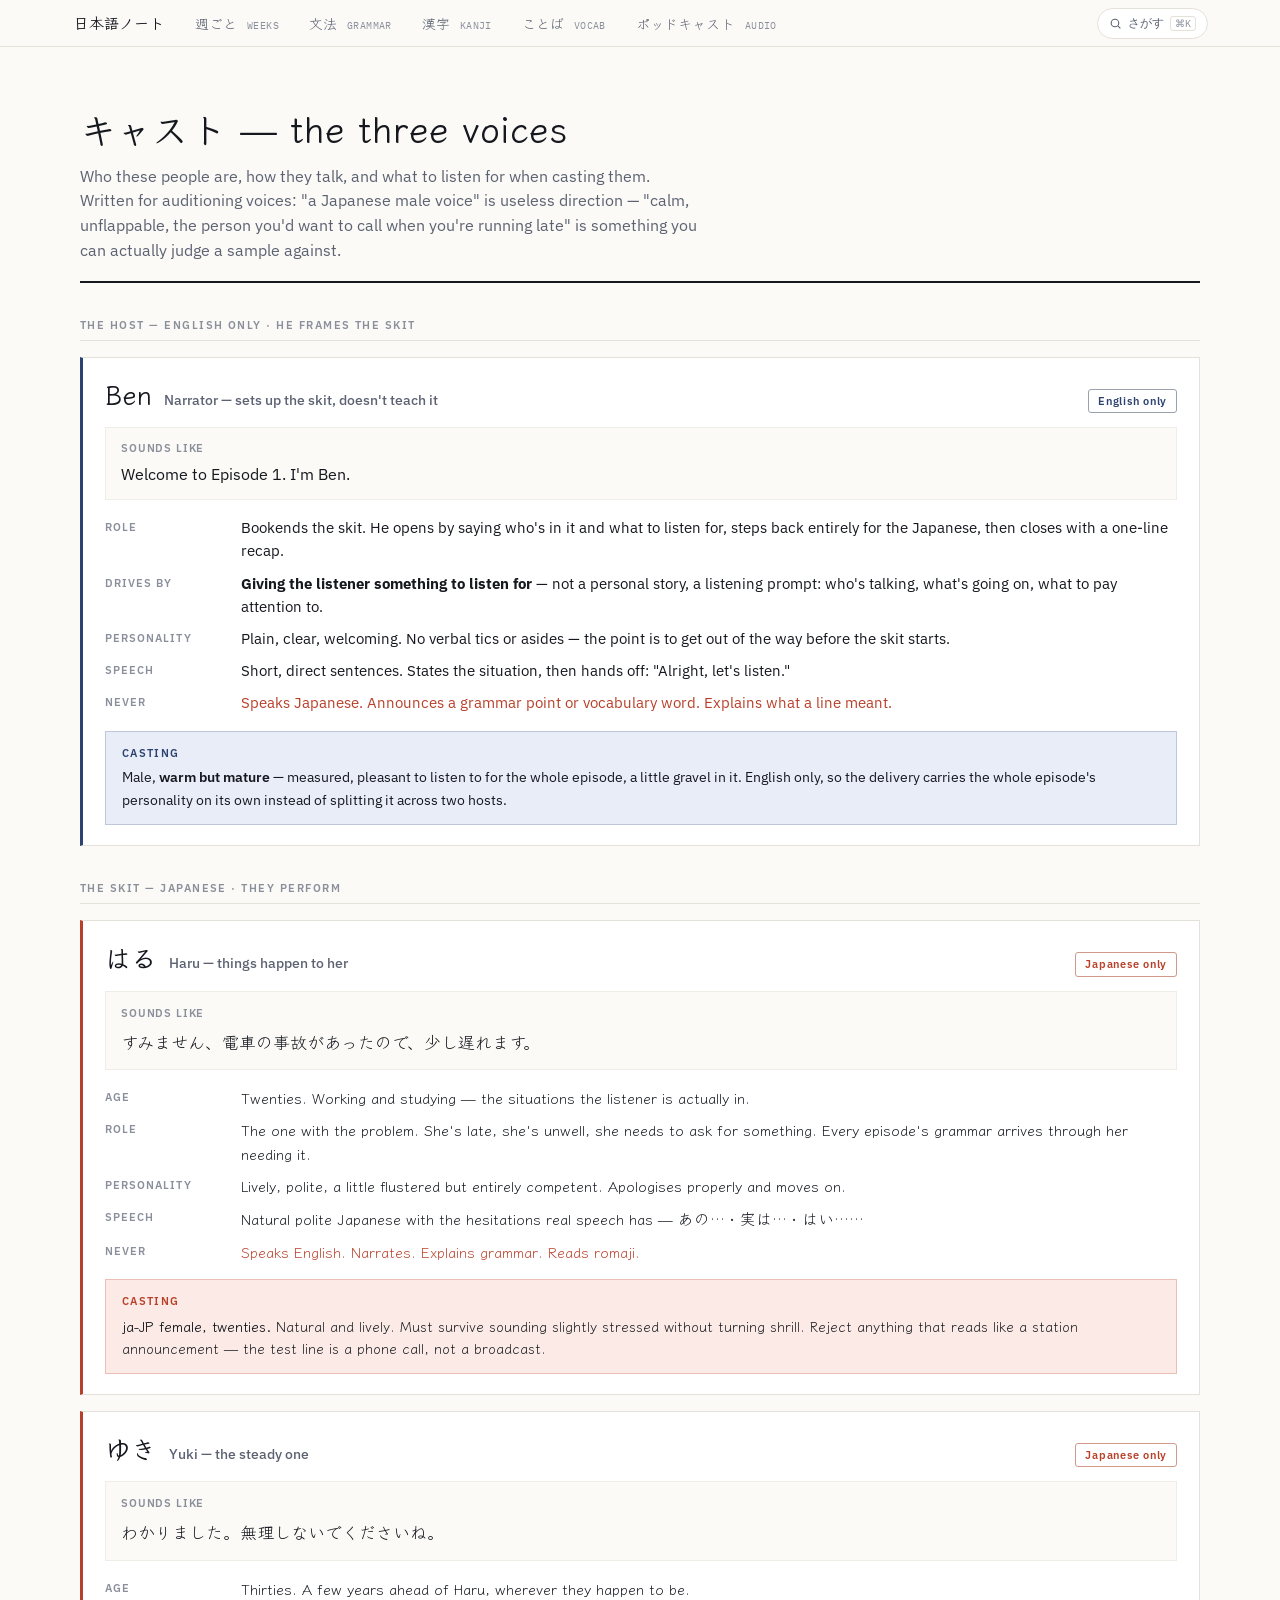
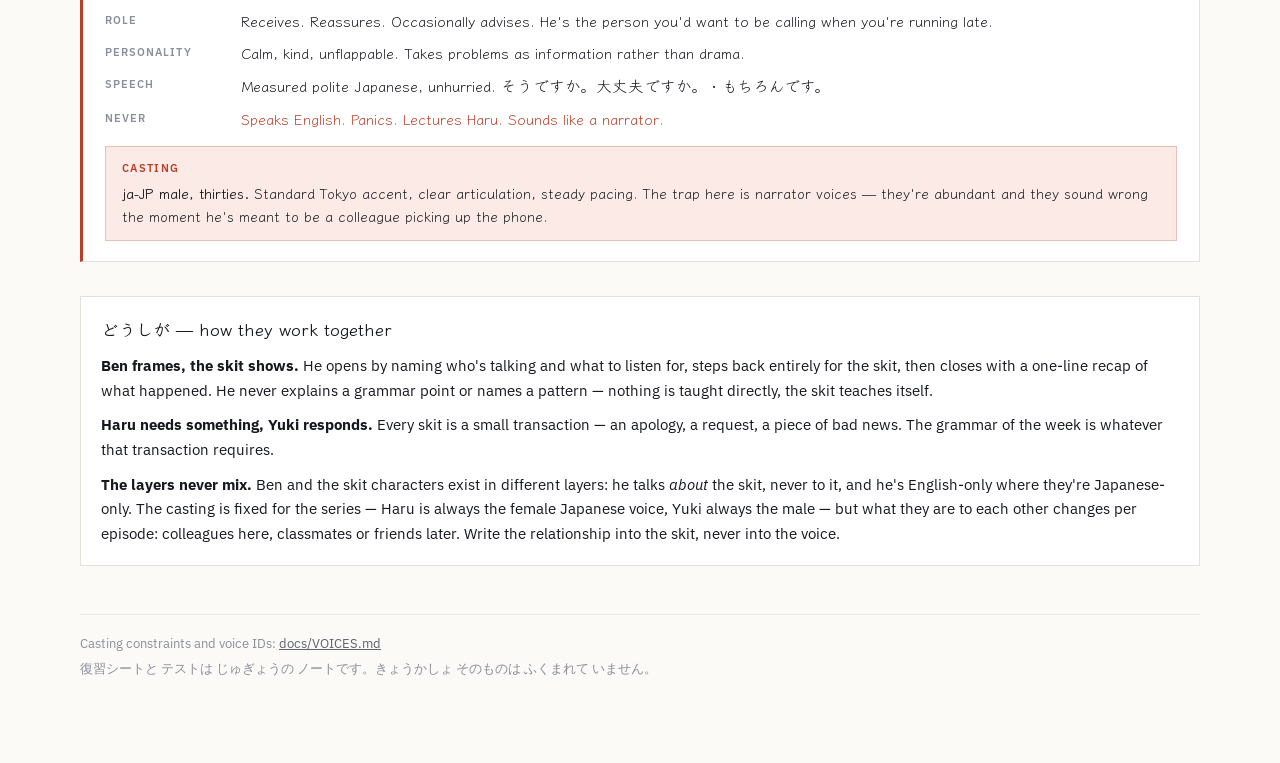
==== cast.html @ 10f0f6f9 "Publish site output" ====
<!doctype html>
<html lang="en">
<head>
<meta charset="utf-8">
<meta name="viewport" content="width=device-width, initial-scale=1">
<title>キャスト — 日本語ノート</title>
<meta name="description" content="The three voices of にほんごノート — who they are, how they speak, and what to listen for when casting them.">
<link rel="stylesheet" href="https://fonts.googleapis.com/css2?family=Klee+One:wght@400;600&family=IBM+Plex+Sans:wght@400;500;600&family=IBM+Plex+Mono:wght@400;500&display=swap">
<link rel="stylesheet" href="assets/site.css">
<style>
.intro{max-width:64ch}
.pair{font-family:var(--en);font-size:10.5px;font-weight:600;letter-spacing:.14em;
  text-transform:uppercase;color:var(--faint);margin:34px 0 0;padding-bottom:6px;
  border-bottom:1px solid var(--line)}

.card{border:1px solid var(--line);background:var(--surface);margin:16px 0 0;
  border-left:3px solid var(--indigo);padding:20px 22px}
.card.ja{border-left-color:var(--vermilion)}

.hdr{display:flex;align-items:baseline;gap:12px;flex-wrap:wrap}
.hdr .nm{font-family:var(--ja);font-size:26px;font-weight:600;line-height:1.2}
.hdr .rl{font-family:var(--en);font-size:13.5px;color:var(--muted);font-weight:500}
.hdr .tag{margin-left:auto;font-family:var(--en);font-size:10.5px;font-weight:600;
  letter-spacing:.07em;padding:3px 9px;border-radius:3px;white-space:nowrap;
  border:1px solid color-mix(in srgb,var(--indigo) 40%,var(--line));color:var(--indigo)}
.card.ja .hdr .tag{border-color:color-mix(in srgb,var(--vermilion) 45%,var(--line));color:var(--vermilion)}

.line{font-family:var(--ja);font-size:17px;line-height:1.8;margin:14px 0 0;
  padding:12px 15px;background:var(--paper);border:1px solid var(--line-soft)}
.line .who{font-family:var(--en);font-size:10.5px;font-weight:600;letter-spacing:.08em;
  text-transform:uppercase;color:var(--faint);display:block;margin-bottom:4px}
.card.en .line{font-family:var(--en);font-size:15.5px;line-height:1.65}

.rows{display:grid;grid-template-columns:118px 1fr;gap:9px 18px;margin:16px 0 0;font-size:14.5px}
.rows dt{font-family:var(--en);font-size:10.5px;font-weight:600;letter-spacing:.1em;
  text-transform:uppercase;color:var(--faint);padding-top:3px}
.rows dd{margin:0;line-height:1.6}
.rows dd .ja{font-family:var(--ja);font-size:15.5px}
.never{color:var(--vermilion)}

.cast-note{margin:16px 0 0;padding:13px 16px;background:var(--indigo-soft);
  border:1px solid color-mix(in srgb,var(--indigo) 22%,transparent);font-size:14px}
.card.ja .cast-note{background:var(--vermilion-soft);
  border-color:color-mix(in srgb,var(--vermilion) 25%,transparent)}
.cast-note .lbl{font-family:var(--en);font-size:10.5px;font-weight:600;letter-spacing:.13em;
  text-transform:uppercase;color:var(--indigo);display:block;margin-bottom:5px}
.card.ja .cast-note .lbl{color:var(--vermilion)}
.cast-note b{font-weight:600}

.dyn{margin:34px 0 0;padding:18px 20px;border:1px solid var(--line);background:var(--surface)}
.dyn h2{font-family:var(--ja);font-size:17px;font-weight:600;margin:0 0 12px}
.dyn p{margin:0 0 10px;font-size:14.5px;line-height:1.7}
.dyn p:last-child{margin:0}

@media (max-width:640px){
  .card{padding:16px 15px}
  .hdr .nm{font-size:22px}
  .hdr .tag{margin-left:0}
  .rows{grid-template-columns:1fr;gap:2px 0}
  .rows dt{padding-top:10px}
}
</style>
</head>
<body>

<nav class="sitenav"><div class="sitenav-in">
  <a class="home" href="./">日本語ノート</a>
  <button class="hamburger" id="navToggle" aria-label="Menu" aria-expanded="false">
    <svg viewBox="0 0 24 24" fill="none" stroke="currentColor" stroke-width="2"><path d="M3 6h18M3 12h18M3 18h18"/></svg>
  </button>
  <div class="navlinks" id="navLinks">
    <button class="searchbtn searchbtn-menu" type="button">
      <svg viewBox="0 0 24 24" fill="none" stroke="currentColor" stroke-width="2"><circle cx="11" cy="11" r="7"/><path d="M21 21l-4.3-4.3"/></svg>
      <span class="lbl">さがす</span><kbd>⌘K</kbd>
    </button>
    <a class="nl" href="./">週ごと <small>WEEKS</small></a>
    <a class="nl" href="grammar.html">文法 <small>GRAMMAR</small></a>
    <a class="nl" href="kanji.html">漢字 <small>KANJI</small></a>
    <a class="nl" href="vocab.html">ことば <small>VOCAB</small></a>
    <a class="nl" href="2026-09-14/podcast.html">ポッドキャスト <small>AUDIO</small></a>
  </div>
  <button class="searchbtn searchbtn-top" type="button">
    <svg viewBox="0 0 24 24" fill="none" stroke="currentColor" stroke-width="2"><circle cx="11" cy="11" r="7"/><path d="M21 21l-4.3-4.3"/></svg>
    <span class="lbl">さがす</span><kbd>⌘K</kbd>
  </button>
</div></nav>

<div class="wrap">
  <div class="page-head">
    <h1>キャスト — the three voices</h1>
    <p class="sub intro">Who these people are, how they talk, and what to listen for when casting
      them. Written for auditioning voices: "a Japanese male voice" is useless direction —
      "calm, unflappable, the person you'd want to call when you're running late" is something
      you can actually judge a sample against.</p>
    <div class="rule"></div>
  </div>

  <p class="pair">The host — English only · he frames the skit</p>

  <article class="card en">
    <div class="hdr">
      <span class="nm">Ben</span>
      <span class="rl">Narrator — sets up the skit, doesn't teach it</span>
      <span class="tag">English only</span>
    </div>
    <div class="line"><span class="who">sounds like</span>Welcome to Episode 1. I'm Ben.</div>
    <dl class="rows">
      <dt>Role</dt><dd>Bookends the skit. He opens by saying who's in it and what to listen for, steps back entirely for the Japanese, then closes with a one-line recap.</dd>
      <dt>Drives by</dt><dd><b>Giving the listener something to listen for</b> — not a personal story, a listening prompt: who's talking, what's going on, what to pay attention to.</dd>
      <dt>Personality</dt><dd>Plain, clear, welcoming. No verbal tics or asides — the point is to get out of the way before the skit starts.</dd>
      <dt>Speech</dt><dd>Short, direct sentences. States the situation, then hands off: "Alright, let's listen."</dd>
      <dt class="never">Never</dt><dd class="never">Speaks Japanese. Announces a grammar point or vocabulary word. Explains what a line meant.</dd>
    </dl>
    <div class="cast-note">
      <span class="lbl">Casting</span>
      Male, <b>warm but mature</b> — measured, pleasant to listen to for the whole episode, a little
      gravel in it. English only, so the delivery carries the whole episode's personality on its own
      instead of splitting it across two hosts.
    </div>
  </article>

  <p class="pair">The skit — Japanese · they perform</p>

  <article class="card ja">
    <div class="hdr">
      <span class="nm">はる</span>
      <span class="rl">Haru — things happen to her</span>
      <span class="tag">Japanese only</span>
    </div>
    <div class="line"><span class="who">sounds like</span>すみません、電車の事故があったので、少し遅れます。</div>
    <dl class="rows">
      <dt>Age</dt><dd>Twenties. Working and studying — the situations the listener is actually in.</dd>
      <dt>Role</dt><dd>The one with the problem. She's late, she's unwell, she needs to ask for something. Every episode's grammar arrives through her needing it.</dd>
      <dt>Personality</dt><dd>Lively, polite, a little flustered but entirely competent. Apologises properly and moves on.</dd>
      <dt>Speech</dt><dd>Natural polite Japanese with the hesitations real speech has — <span class="ja">あの…</span> · <span class="ja">実は…</span> · <span class="ja">はい……</span></dd>
      <dt class="never">Never</dt><dd class="never">Speaks English. Narrates. Explains grammar. Reads romaji.</dd>
    </dl>
    <div class="cast-note">
      <span class="lbl">Casting</span>
      <b>ja-JP female, twenties.</b> Natural and lively. Must survive sounding slightly stressed
      without turning shrill. Reject anything that reads like a station announcement — the test
      line is a phone call, not a broadcast.
    </div>
  </article>

  <article class="card ja">
    <div class="hdr">
      <span class="nm">ゆき</span>
      <span class="rl">Yuki — the steady one</span>
      <span class="tag">Japanese only</span>
    </div>
    <div class="line"><span class="who">sounds like</span>わかりました。無理しないでくださいね。</div>
    <dl class="rows">
      <dt>Age</dt><dd>Thirties. A few years ahead of Haru, wherever they happen to be.</dd>
      <dt>Role</dt><dd>Receives. Reassures. Occasionally advises. He's the person you'd want to be calling when you're running late.</dd>
      <dt>Personality</dt><dd>Calm, kind, unflappable. Takes problems as information rather than drama.</dd>
      <dt>Speech</dt><dd>Measured polite Japanese, unhurried. <span class="ja">そうですか。大丈夫ですか。</span> · <span class="ja">もちろんです。</span></dd>
      <dt class="never">Never</dt><dd class="never">Speaks English. Panics. Lectures Haru. Sounds like a narrator.</dd>
    </dl>
    <div class="cast-note">
      <span class="lbl">Casting</span>
      <b>ja-JP male, thirties.</b> Standard Tokyo accent, clear articulation, steady pacing.
      The trap here is narrator voices — they're abundant and they sound wrong the moment
      he's meant to be a colleague picking up the phone.
    </div>
  </article>

  <div class="dyn">
    <h2>どうしが — how they work together</h2>
    <p><b>Ben frames, the skit shows.</b> He opens by naming who's talking and what to listen for,
      steps back entirely for the skit, then closes with a one-line recap of what happened. He
      never explains a grammar point or names a pattern — nothing is taught directly, the skit
      teaches itself.</p>
    <p><b>Haru needs something, Yuki responds.</b> Every skit is a small transaction — an apology,
      a request, a piece of bad news. The grammar of the week is whatever that transaction requires.</p>
    <p><b>The layers never mix.</b> Ben and the skit characters exist in different layers: he
      talks <em>about</em> the skit, never to it, and he's English-only where they're
      Japanese-only. The casting is fixed for the series — Haru is always the female Japanese
      voice, Yuki always the male — but what they are to each other changes per episode:
      colleagues here, classmates or friends later. Write the relationship into the skit, never
      into the voice.</p>
  </div>

  <footer class="site">
    <p>Casting constraints and voice IDs: <a href="https://github.com/Arcade0101/tcj-japanese/blob/main/docs/VOICES.md">docs/VOICES.md</a></p>
    <p>復習シートと テストは じゅぎょうの ノートです。きょうかしょ そのものは ふくまれて いません。</p>
  </footer>
</div>
<script src="assets/site.js"></script>
</body>
</html>
---- assets/site.css ----
/* 日本語ノート — shared tokens, site navigation and common components.
   Page-specific CSS stays inline in each page. */

:root{
  color-scheme:light dark;
  --paper:#FBFAF6; --surface:#FFFFFF; --ink:#15181E; --muted:#5C6272; --faint:#8A8F9C;
  --line:#E4E1D8; --line-soft:#EFEDE6;
  --indigo:#2C4370; --indigo-soft:#E8EDF7;
  --vermilion:#B8402A; --vermilion-soft:#FBEAE5;
  --good:#2C6B4F; --good-soft:#E6F2EB;
  --hl-y:#FFF08A; --hl-p:#FFCBDD; --hl-b:#BEDCF7;
  --ja:"Klee One","Hiragino Mincho ProN","Yu Mincho",serif;
  --en:"IBM Plex Sans","Helvetica Neue",Arial,sans-serif;
  --mono:"IBM Plex Mono","SF Mono",Menlo,monospace;
  --nav-h:46px;
  --wrap-w:940px;
}
@media (prefers-color-scheme:dark){
  :root:not([data-theme="light"]){
    --paper:#14161A; --surface:#1B1E24; --ink:#E9E7E1; --muted:#A0A6B4; --faint:#7A8090;
    --line:#2B2F38; --line-soft:#232730;
    --indigo:#93B3E8; --indigo-soft:#1C2635;
    --vermilion:#F0937B; --vermilion-soft:#2E1F1B;
    --good:#6FC79A; --good-soft:#17281F;
    --hl-y:rgba(255,224,90,.24); --hl-p:rgba(255,140,180,.24); --hl-b:rgba(130,190,255,.24);
  }
}
:root[data-theme="dark"]{
  --paper:#14161A; --surface:#1B1E24; --ink:#E9E7E1; --muted:#A0A6B4; --faint:#7A8090;
  --line:#2B2F38; --line-soft:#232730;
  --indigo:#93B3E8; --indigo-soft:#1C2635;
  --vermilion:#F0937B; --vermilion-soft:#2E1F1B;
  --good:#6FC79A; --good-soft:#17281F;
  --hl-y:rgba(255,224,90,.24); --hl-p:rgba(255,140,180,.24); --hl-b:rgba(130,190,255,.24);
}

/* Native cross-document view transitions — a page-to-page crossfade with
   zero JS, ignored outright by browsers that don't support it. */
@view-transition{navigation:auto}

*{box-sizing:border-box}
html{-webkit-text-size-adjust:100%}
body{margin:0;background:var(--paper);color:var(--ink);
     font-family:var(--en);font-size:16px;line-height:1.6;-webkit-font-smoothing:antialiased}
img{max-width:100%}
[hidden]{display:none!important}
.ja{font-family:var(--ja)}
.num{font-family:var(--mono);font-variant-numeric:tabular-nums}

/* ---------- site nav ---------- */
.sitenav{
  position:sticky;top:0;z-index:50;
  background:color-mix(in srgb,var(--paper) 92%,transparent);
  backdrop-filter:saturate(1.4) blur(10px);
  border-bottom:1px solid var(--line);
}
.sitenav-in{
  max-width:var(--wrap-w);margin:0 auto;min-height:var(--nav-h);
  display:flex;align-items:center;gap:4px;padding:0 12px;position:relative;
}
.sitenav .home{
  font-family:var(--ja);font-weight:600;font-size:15px;color:var(--ink);
  text-decoration:none;padding:6px 10px 6px 2px;margin-right:4px;white-space:nowrap;flex:none;
}
.sitenav .home:hover{color:var(--indigo)}
.navlinks{display:flex;align-items:center;gap:4px;flex:1;
  overflow-x:auto;scrollbar-width:none;-webkit-overflow-scrolling:touch;}
.navlinks::-webkit-scrollbar{display:none}
.sitenav a.nl{
  position:relative;font-family:var(--ja);font-size:14px;color:var(--muted);text-decoration:none;
  padding:7px 12px;border-radius:999px;white-space:nowrap;flex:none;
  border:1px solid transparent;transition:background .15s,color .15s,border-color .15s;
}
.sitenav a.nl small{font-family:var(--mono);font-size:10px;letter-spacing:.04em;margin-left:5px;color:var(--faint)}
.sitenav a.nl:hover{background:var(--indigo-soft);color:var(--ink)}
.sitenav a.nl[aria-current="page"]{background:var(--indigo);border-color:var(--indigo);color:var(--paper)}
.sitenav a.nl[aria-current="page"] small{color:color-mix(in srgb,var(--paper) 75%,transparent)}
.sitenav a:focus-visible{outline:2px solid var(--vermilion);outline-offset:2px}

.searchbtn{
  flex:none;display:flex;align-items:center;gap:6px;margin-left:auto;
  font-family:var(--mono);font-size:12px;color:var(--muted);
  border:1px solid var(--line);background:var(--surface);border-radius:999px;
  padding:6px 11px;cursor:pointer;transition:border-color .15s,color .15s;
}
.searchbtn:hover{border-color:var(--indigo);color:var(--ink)}
.searchbtn svg{width:13px;height:13px;flex:none}
.searchbtn kbd{font-family:var(--mono);font-size:10px;color:var(--faint);border:1px solid var(--line);
  border-radius:3px;padding:0 4px}

.searchbtn-menu{display:none}

.hamburger{
  display:none;flex:none;width:34px;height:34px;border:1px solid var(--line);background:var(--surface);
  border-radius:6px;cursor:pointer;align-items:center;justify-content:center;margin-left:6px;
}
.hamburger svg{width:16px;height:16px}

/* ---------- search modal ---------- */
.searchmodal{position:fixed;inset:0;z-index:100;background:color-mix(in srgb,var(--ink) 45%,transparent);
  display:flex;align-items:flex-start;justify-content:center;padding:12vh 16px 0}
.searchmodal-box{width:100%;max-width:560px;background:var(--surface);border:1px solid var(--line);
  box-shadow:0 20px 50px rgba(0,0,0,.2);max-height:70vh;display:flex;flex-direction:column}
.searchmodal-box input{
  font-family:var(--ja);font-size:17px;padding:16px 18px;border:0;border-bottom:1px solid var(--line);
  background:transparent;color:var(--ink);width:100%;outline:none;
}
.searchmodal-box input::placeholder{color:var(--faint)}
.searchresults{overflow-y:auto;padding:6px}
.searchresults a{display:flex;align-items:baseline;gap:10px;padding:10px 12px;text-decoration:none;
  color:var(--ink);border-radius:4px;transition:background .1s}
.searchresults a:hover,.searchresults a:focus-visible{background:var(--indigo-soft)}
.searchresults .r-label{font-family:var(--ja);font-size:15.5px}
.searchresults .r-sub{font-family:var(--en);font-size:12px;color:var(--muted);flex:1}
.searchresults .r-kind{font-family:var(--mono);font-size:9.5px;letter-spacing:.05em;text-transform:uppercase;
  color:var(--faint);border:1px solid var(--line);border-radius:3px;padding:1px 6px;flex:none}
.searchempty{padding:20px;text-align:center;color:var(--faint);font-size:13px;font-family:var(--en)}

/* ---------- page shell ---------- */
.wrap{max-width:var(--wrap-w);margin:0 auto;padding:0 20px 80px}
.page-head{padding:34px 0 0}
.page-head h1{font-family:var(--ja);font-size:30px;font-weight:600;margin:0;text-wrap:balance}
.page-head .sub{font-size:14.5px;color:var(--muted);margin:7px 0 0;max-width:62ch}
.page-head .rule{height:2px;background:var(--ink);margin:18px 0 0}

/* ---------- layout with a sticky rail (desktop only) ---------- */
.layout{display:grid;grid-template-columns:1fr;gap:0;max-width:var(--wrap-w);margin:0 auto}
.layout-main{min-width:0}
.rail{display:none}

/* ---------- filter bar ---------- */
.filters{display:flex;flex-wrap:wrap;gap:8px;align-items:center;margin:18px 0 0}
.filters input[type="search"]{
  font-family:var(--ja);font-size:15px;padding:9px 13px;min-width:0;flex:1 1 210px;
  border:1px solid var(--line);background:var(--surface);color:var(--ink);border-radius:0;
  transition:border-color .15s;
}
.filters input[type="search"]::placeholder{color:var(--faint)}
.filters input[type="search"]:focus-visible{outline:2px solid var(--indigo);outline-offset:-1px}
.chipset{display:flex;flex-wrap:wrap;gap:6px}
.chipset button{
  font-family:var(--mono);font-size:12.5px;padding:7px 13px;cursor:pointer;
  border:1px solid var(--line);background:var(--surface);color:var(--muted);border-radius:999px;
  transition:background .12s,color .12s,border-color .12s;min-height:36px;
}
.chipset button[aria-pressed="true"]{background:var(--indigo);border-color:var(--indigo);color:var(--paper)}
.chipset button:focus-visible{outline:2px solid var(--vermilion);outline-offset:2px}
.tally{font-family:var(--mono);font-size:12px;color:var(--faint);margin:10px 0 0}
.noresult{padding:26px 0;color:var(--faint);font-family:var(--ja);font-size:15px;text-align:center}

/* ---------- day badge ---------- */
.day{
  font-family:var(--mono);font-size:10px;font-weight:500;letter-spacing:.03em;
  padding:2px 7px;border-radius:3px;white-space:nowrap;
  border:1px solid color-mix(in srgb,var(--indigo) 40%,var(--line));color:var(--indigo);
}
.day.d14{border-color:color-mix(in srgb,var(--vermilion) 45%,var(--line));color:var(--vermilion)}

/* ---------- shared table ---------- */
.tw{overflow-x:auto;margin:14px 0 0;border:1px solid var(--line);background:var(--surface);
    -webkit-overflow-scrolling:touch}
.tw table{border-collapse:collapse;width:100%;min-width:460px;font-size:14.5px}
.tw th,.tw td{text-align:left;padding:10px 14px;border-bottom:1px solid var(--line-soft);vertical-align:top}
.tw thead th{font-family:var(--mono);font-size:10.5px;font-weight:600;letter-spacing:.11em;text-transform:uppercase;
             color:var(--faint);background:color-mix(in srgb,var(--ink) 4%,var(--surface));
             border-bottom:1px solid var(--line);position:sticky;top:0}
.tw tbody tr:last-child td{border-bottom:0}
.tw td.j{font-family:var(--ja);font-size:16px;line-height:1.8}
.gloss{font-family:var(--en);font-size:13px;color:var(--muted);line-height:1.5;margin-top:2px}

/* ---------- furigana ---------- */
rt{font-family:var(--ja);font-size:.5em;color:var(--muted);font-weight:400}
body.fg-off rt{display:none}
body.en-off .gloss{display:none}

footer.site{margin:48px 0 0;padding-top:18px;border-top:1px solid var(--line-soft);
            font-size:12.5px;color:var(--faint)}
footer.site p{margin:0 0 5px}
footer.site a{color:var(--muted)}

/* ---------- desktop: more room to breathe ---------- */
@media (min-width:1000px){
  :root{--wrap-w:1160px}
  body{font-size:16.5px}
  .page-head{padding-top:52px}
  .page-head h1{font-size:36px}
  .page-head .sub{font-size:15.5px}
  .layout{grid-template-columns:1fr 220px;gap:40px;align-items:start}
  .layout.has-rail .rail{
    display:block;position:sticky;top:calc(var(--nav-h) + 24px);padding-top:52px;
  }
  .rail-title{font-family:var(--mono);font-size:10.5px;letter-spacing:.1em;text-transform:uppercase;
    color:var(--faint);margin:0 0 10px}
  .rail a{display:block;font-family:var(--ja);font-size:14px;color:var(--muted);text-decoration:none;
    padding:7px 0;border-bottom:1px solid var(--line-soft);transition:color .15s}
  .rail a:hover{color:var(--indigo)}
  .rail a:focus-visible{outline:2px solid var(--vermilion);outline-offset:2px}
}

/* ---------- phone ---------- */
@media (max-width:640px){
  body{font-size:16.5px}
  .wrap{padding:0 15px 64px}
  .page-head{padding-top:24px}
  .page-head h1{font-size:24px}
  .sitenav-in{padding:0 10px;gap:3px}
  .sitenav .home{font-size:14px}
  .filters input[type="search"]{flex:1 1 100%;font-size:16px} /* 16px stops iOS zoom-on-focus */
  .chipset button{flex:1 1 auto;min-width:68px}
  .tw table{min-width:0}
  .tw th,.tw td{padding:9px 11px}

  .hamburger{display:flex;margin-left:auto}
  .navlinks{
    display:none;position:absolute;top:100%;left:0;right:0;
    flex-direction:column;align-items:stretch;overflow:visible;
    background:var(--surface);border-bottom:1px solid var(--line);
    box-shadow:0 12px 24px rgba(0,0,0,.08);padding:6px;gap:2px;
  }
  .navlinks.open{display:flex}
  .sitenav a.nl{padding:11px 12px;border-radius:6px}
  .sitenav a.nl[aria-current="page"]{background:var(--indigo-soft);color:var(--indigo)}
  .sitenav a.nl[aria-current="page"] small{color:var(--indigo)}

  /* search folds into the hamburger menu as its first row; the standalone
     top-bar icon (which would sit right next to the hamburger) goes away */
  .searchbtn-top{display:none}
  .searchbtn-menu{
    display:flex;width:100%;margin:0 0 4px;padding:11px 12px;border:0;border-radius:6px;
    background:transparent;justify-content:flex-start;
  }
  .searchbtn-menu:hover{background:var(--indigo-soft);color:var(--ink)}
  .searchbtn-menu kbd{margin-left:auto}
}
@media (prefers-reduced-motion:reduce){*{transition:none!important;animation:none!important}}
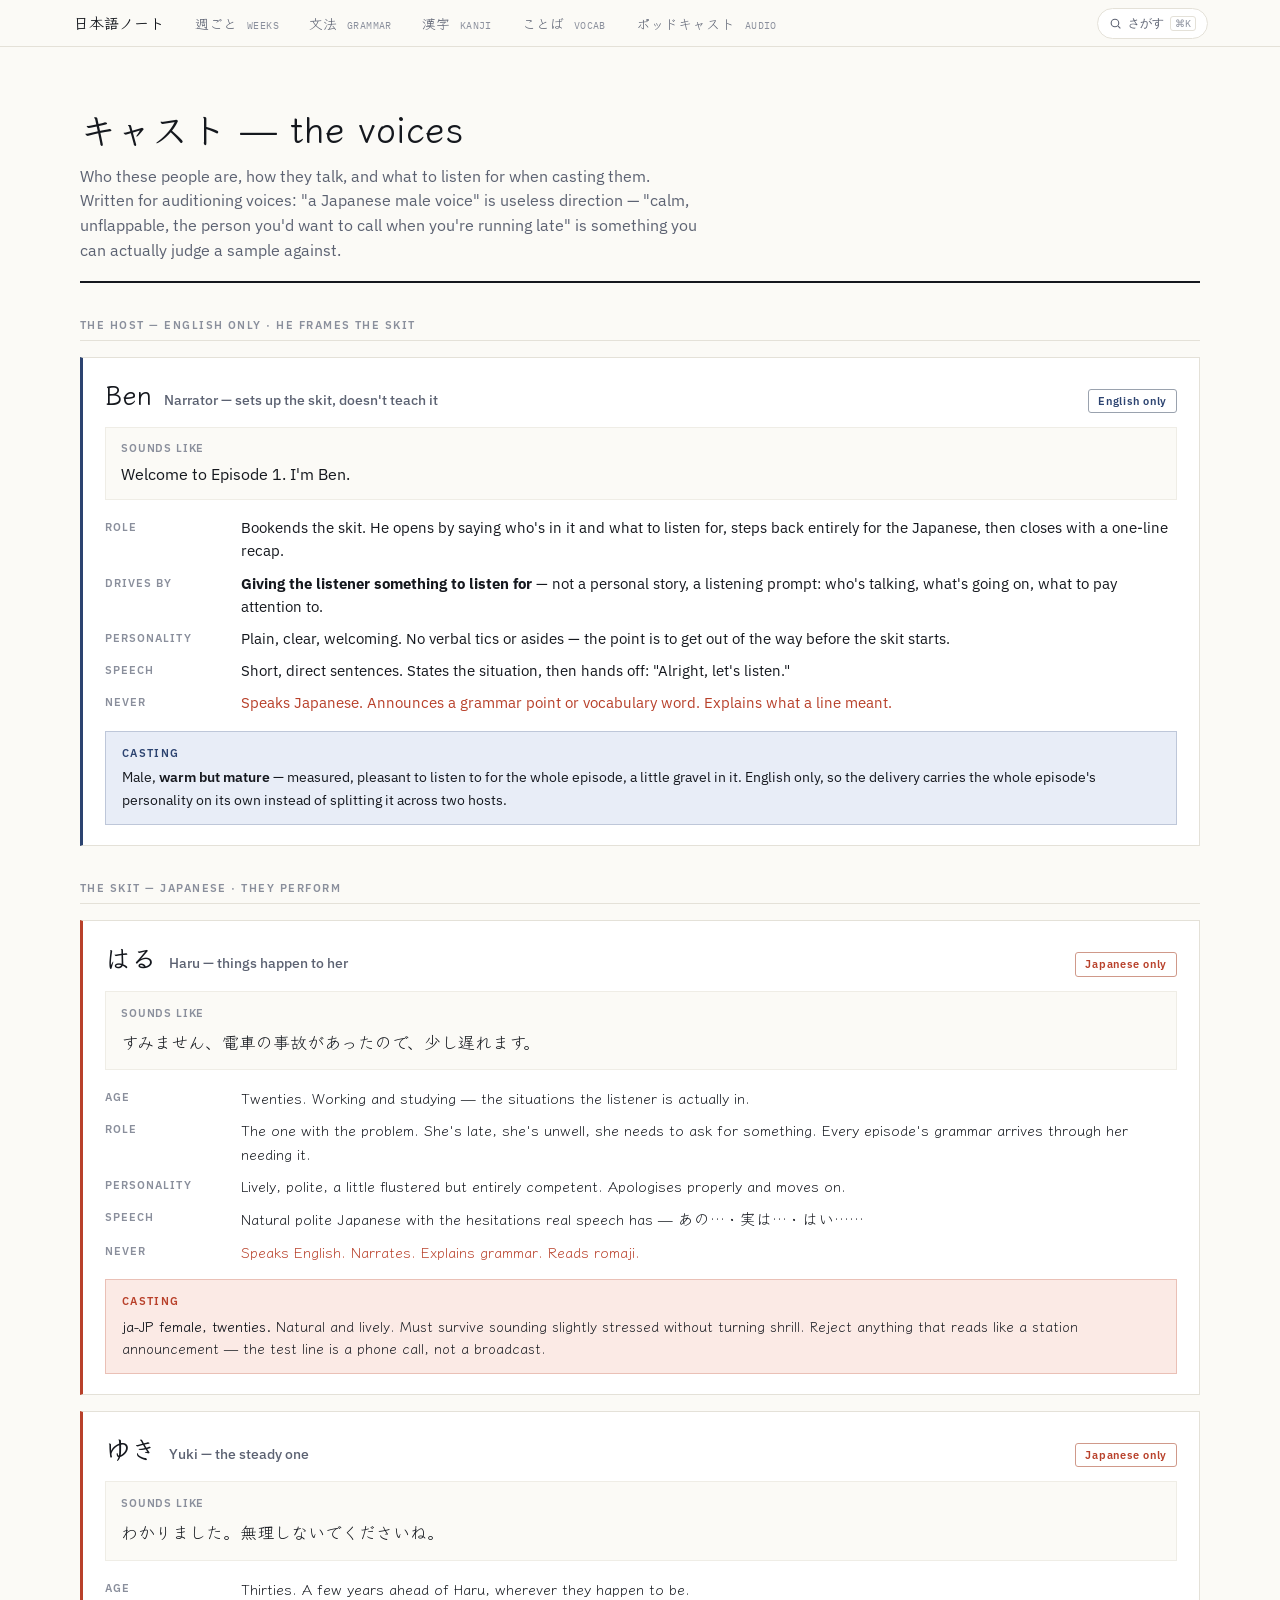
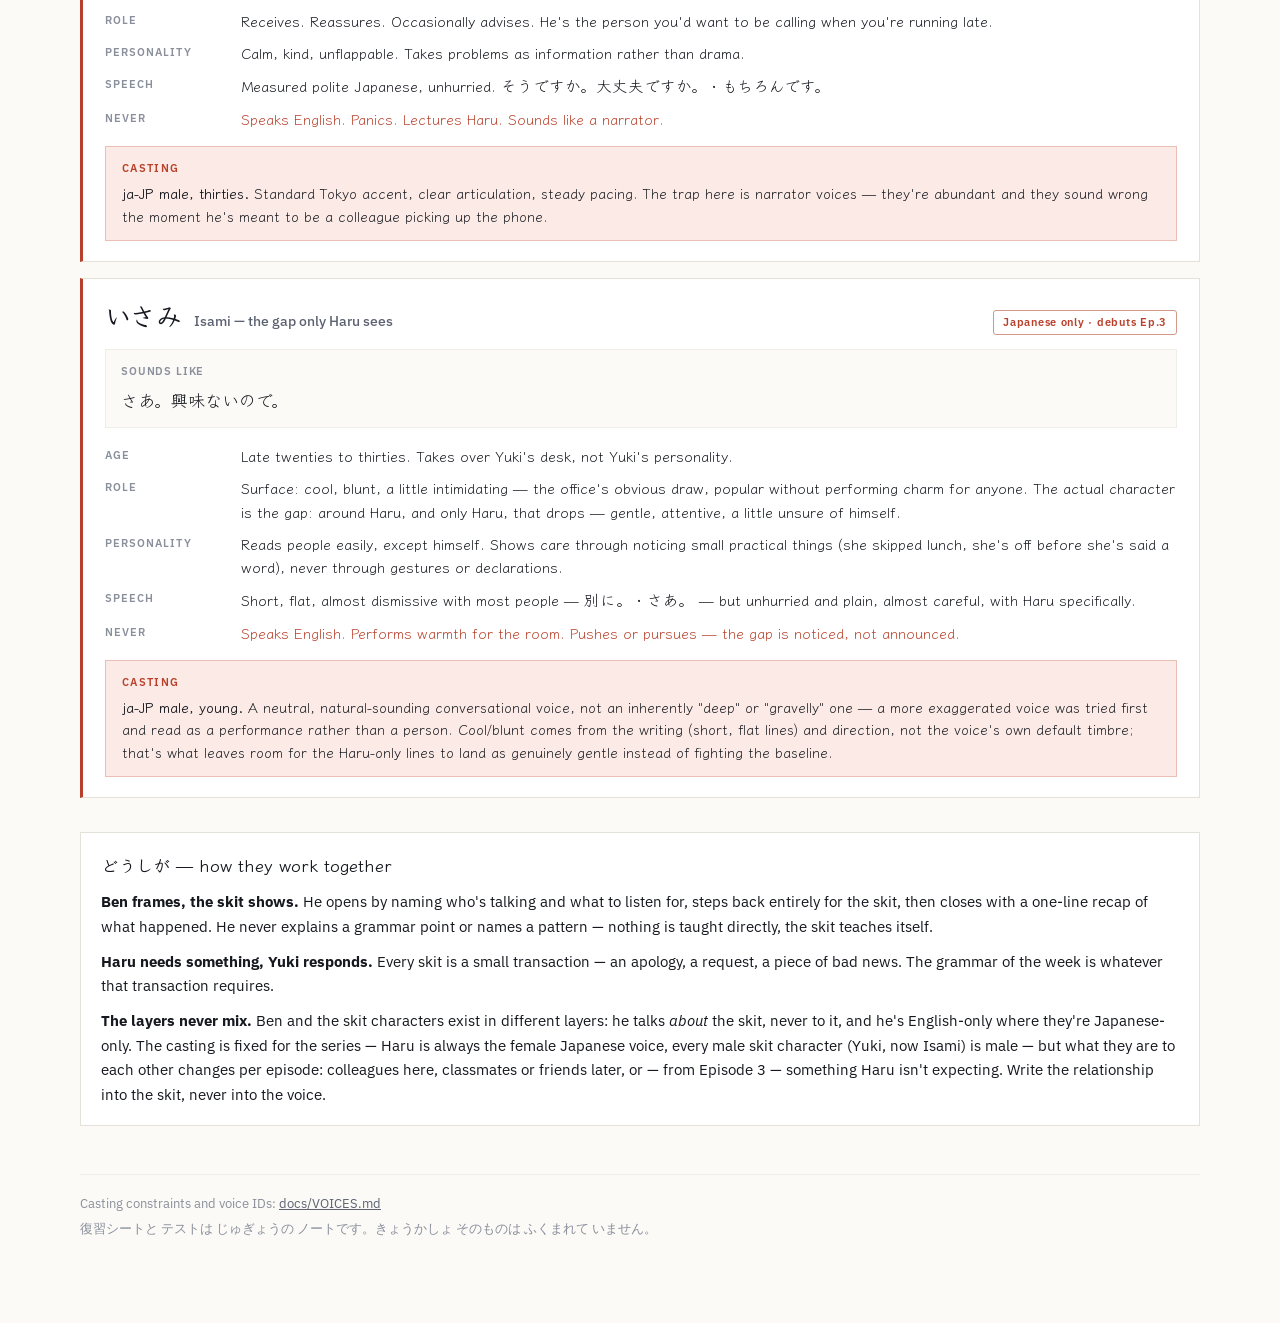
==== commit 161f3678: "Add Episode 3 (〜すぎ): Isami's first day" ====
--- a/cast.html
+++ b/cast.html
@@ -4,7 +4,7 @@
 <meta charset="utf-8">
 <meta name="viewport" content="width=device-width, initial-scale=1">
 <title>キャスト — 日本語ノート</title>
-<meta name="description" content="The three voices of にほんごノート — who they are, how they speak, and what to listen for when casting them.">
+<meta name="description" content="The voices of にほんごノート — who they are, how they speak, and what to listen for when casting them.">
 <link rel="stylesheet" href="https://fonts.googleapis.com/css2?family=Klee+One:wght@400;600&family=IBM+Plex+Sans:wght@400;500;600&family=IBM+Plex+Mono:wght@400;500&display=swap">
 <link rel="stylesheet" href="assets/site.css">
 <style>
@@ -87,7 +87,7 @@
 
 <div class="wrap">
   <div class="page-head">
-    <h1>キャスト — the three voices</h1>
+    <h1>キャスト — the voices</h1>
     <p class="sub intro">Who these people are, how they talk, and what to listen for when casting
       them. Written for auditioning voices: "a Japanese male voice" is useless direction —
       "calm, unflappable, the person you'd want to call when you're running late" is something
@@ -162,6 +162,30 @@
       <b>ja-JP male, thirties.</b> Standard Tokyo accent, clear articulation, steady pacing.
       The trap here is narrator voices — they're abundant and they sound wrong the moment
       he's meant to be a colleague picking up the phone.
+    </div>
+  </article>
+
+  <article class="card ja">
+    <div class="hdr">
+      <span class="nm">いさみ</span>
+      <span class="rl">Isami — the gap only Haru sees</span>
+      <span class="tag">Japanese only · debuts Ep.3</span>
+    </div>
+    <div class="line"><span class="who">sounds like</span>さあ。興味ないので。</div>
+    <dl class="rows">
+      <dt>Age</dt><dd>Late twenties to thirties. Takes over Yuki's desk, not Yuki's personality.</dd>
+      <dt>Role</dt><dd>Surface: cool, blunt, a little intimidating — the office's obvious draw, popular without performing charm for anyone. The actual character is the gap: around Haru, and only Haru, that drops — gentle, attentive, a little unsure of himself.</dd>
+      <dt>Personality</dt><dd>Reads people easily, except himself. Shows care through noticing small practical things (she skipped lunch, she's off before she's said a word), never through gestures or declarations.</dd>
+      <dt>Speech</dt><dd>Short, flat, almost dismissive with most people — <span class="ja">別に。</span> · <span class="ja">さあ。</span> — but unhurried and plain, almost careful, with Haru specifically.</dd>
+      <dt class="never">Never</dt><dd class="never">Speaks English. Performs warmth for the room. Pushes or pursues — the gap is noticed, not announced.</dd>
+    </dl>
+    <div class="cast-note">
+      <span class="lbl">Casting</span>
+      <b>ja-JP male, young.</b> A neutral, natural-sounding conversational voice, not an inherently
+      "deep" or "gravelly" one — a more exaggerated voice was tried first and read as a performance
+      rather than a person. Cool/blunt comes from the writing (short, flat lines) and direction, not
+      the voice's own default timbre; that's what leaves room for the Haru-only lines to land as
+      genuinely gentle instead of fighting the baseline.
     </div>
   </article>
 
@@ -176,8 +200,9 @@
     <p><b>The layers never mix.</b> Ben and the skit characters exist in different layers: he
       talks <em>about</em> the skit, never to it, and he's English-only where they're
       Japanese-only. The casting is fixed for the series — Haru is always the female Japanese
-      voice, Yuki always the male — but what they are to each other changes per episode:
-      colleagues here, classmates or friends later. Write the relationship into the skit, never
+      voice, every male skit character (Yuki, now Isami) is male — but what they are to each
+      other changes per episode: colleagues here, classmates or friends later, or — from
+      Episode 3 — something Haru isn't expecting. Write the relationship into the skit, never
       into the voice.</p>
   </div>
 
